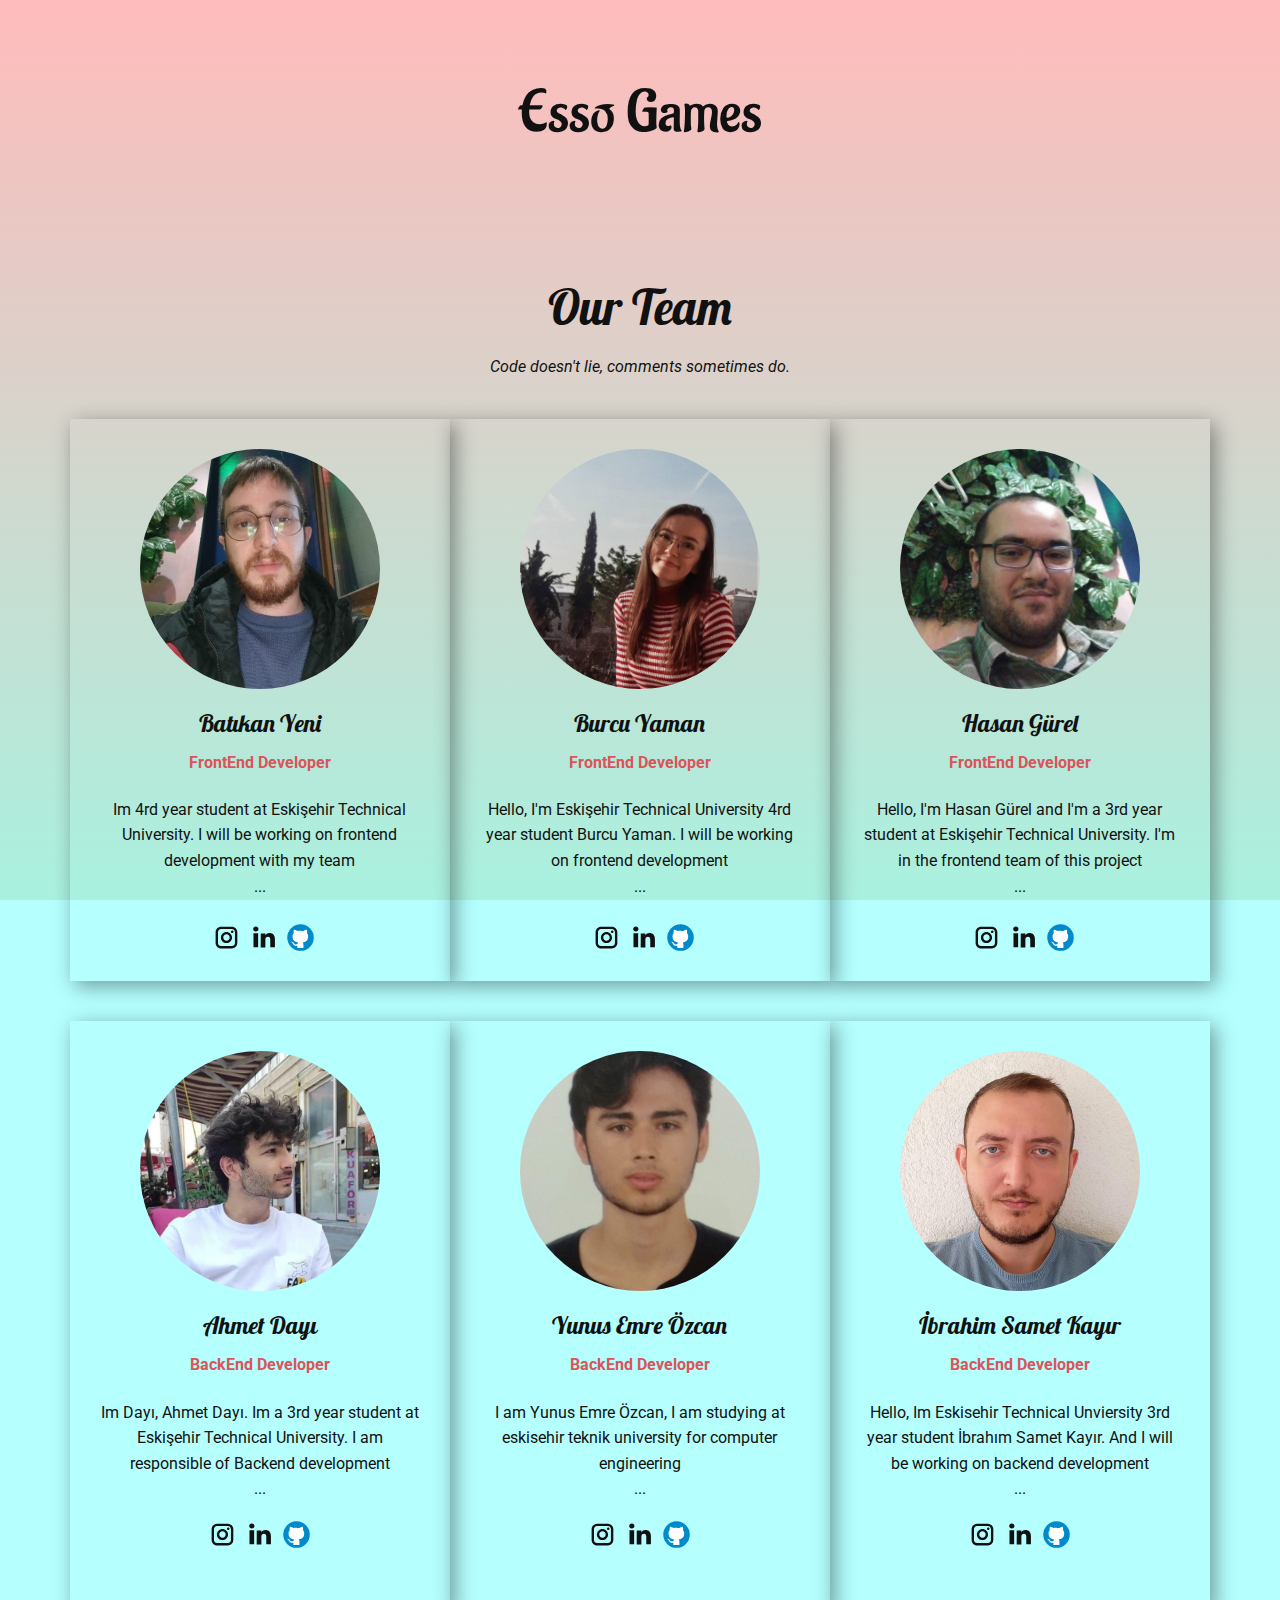
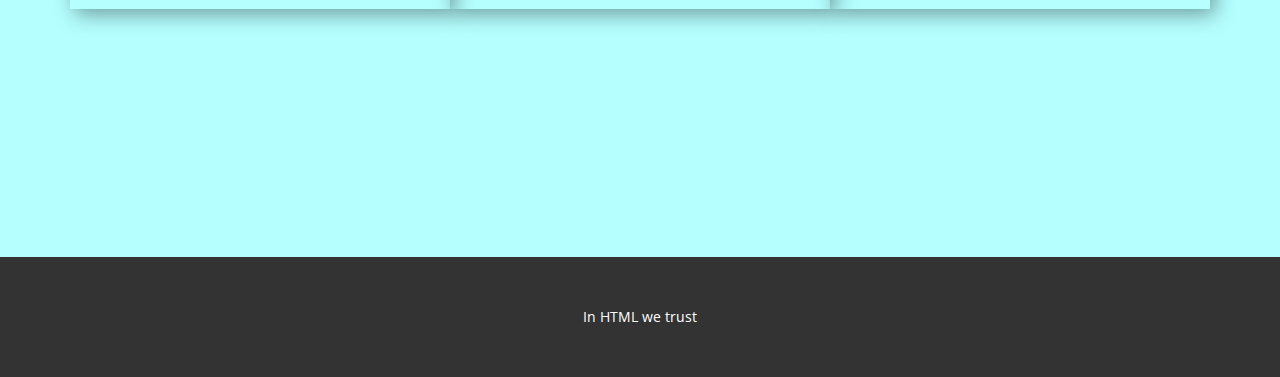
==== index.html @ e72ece76 "essoGames" ====
<!DOCTYPE html>
<html style="font-size: 16px" lang="en">
  <head>
    <meta name="viewport" content="width=device-width, initial-scale=1.0" />
    <meta charset="utf-8" />
    <meta
      name="keywords"
      content="About Us, Our Project, Batıkan Yeni, Ahmet Dayı, Yunus Emre Özcan, Hasan Gürel, Burcu Yaman, İbrahim Samet Kayır"
    />
    <meta name="description" content="" />
    <title>Home</title>
    <link rel="stylesheet" href="nicepage.css" media="screen" />
    <link rel="stylesheet" href="Home.css" media="screen" />
    <script
      class="u-script"
      type="text/javascript"
      src="jquery.js"
      defer=""
    ></script>
    <script
      class="u-script"
      type="text/javascript"
      src="nicepage.js"
      defer=""
    ></script>
    <meta name="generator" content="Nicepage 4.19.3, nicepage.com" />
    <link
      id="u-theme-google-font"
      rel="stylesheet"
      href="https://fonts.googleapis.com/css?family=Lobster:400|Open+Sans:300,300i,400,400i,500,500i,600,600i,700,700i,800,800i"
    />
    <link
      id="u-page-google-font"
      rel="stylesheet"
      href="https://fonts.googleapis.com/css?family=Roboto:100,100i,300,300i,400,400i,500,500i,700,700i,900,900i|Aladin:400"
    />

    <script type="application/ld+json">
      {
        "@context": "http://schema.org",
        "@type": "Organization",
        "name": ""
      }
    </script>
    <meta name="theme-color" content="#478ac9" />
    <meta property="og:title" content="Home" />
    <meta property="og:type" content="website" />
  </head>
  <body
    data-home-page="Home.html"
    data-home-page-title="Home"
    class="u-body u-xl-mode"
    data-lang="en"
  >
    <header class="u-clearfix u-header" id="sec-ae68">
      <div class="u-clearfix u-sheet u-sheet-1">
        <nav class="u-menu u-menu-one-level u-offcanvas u-menu-1">
          <div
            class="menu-collapse"
            style="font-size: 1rem; letter-spacing: 0px"
          >
            <a
              class="u-button-style u-custom-left-right-menu-spacing u-custom-padding-bottom u-custom-top-bottom-menu-spacing u-nav-link u-text-active-palette-1-base u-text-hover-palette-2-base"
              href="#"
            >
              <svg class="u-svg-link" viewBox="0 0 24 24">
                <use
                  xmlns:xlink="http://www.w3.org/1999/xlink"
                  xlink:href="#menu-hamburger"
                ></use>
              </svg>
              <svg
                class="u-svg-content"
                version="1.1"
                id="menu-hamburger"
                viewBox="0 0 16 16"
                x="0px"
                y="0px"
                xmlns:xlink="http://www.w3.org/1999/xlink"
                xmlns="http://www.w3.org/2000/svg"
              >
                <g>
                  <rect y="1" width="16" height="2"></rect>
                  <rect y="7" width="16" height="2"></rect>
                  <rect y="13" width="16" height="2"></rect>
                </g>
              </svg>
            </a>
          </div>
          <div class="u-custom-menu u-nav-container"></div>
          <div class="u-custom-menu u-nav-container-collapse">
            <div
              class="u-black u-container-style u-inner-container-layout u-opacity u-opacity-95 u-sidenav"
            >
              <div class="u-inner-container-layout u-sidenav-overflow">
                <div class="u-menu-close"></div>
                <ul
                  class="u-align-center u-nav u-popupmenu-items u-unstyled u-nav-1"
                >
                  <li class="u-nav-item">
                    <a class="u-button-style u-nav-link" href="Home.html"
                      >Home</a
                    >
                  </li>
                </ul>
              </div>
            </div>
            <div class="u-black u-menu-overlay u-opacity u-opacity-70"></div>
          </div>
        </nav>
        <h1 class="u-align-center u-custom-font u-text u-text-default u-text-1">
          <br />Esso Games<br />
          <br />
        </h1>
      </div>
      <style class="u-sticky-style" data-style-id="bedc">
        .u-sticky-fixed.u-sticky-bedc,
        .u-body.u-sticky-fixed .u-sticky-bedc {
          box-shadow: 5px 5px 20px 0 rgba(0, 0, 0, 0.4) !important;
        }
        .u-sticky-fixed.u-sticky-bedc:before,
        .u-body.u-sticky-fixed .u-sticky-bedc:before {
          borders: top right bottom left !important;
          border-color: #404040 !important;
          border-width: 2px !important;
        }
      </style>
    </header>
    <section class="u-clearfix u-section-1" id="sec-13ab">
      <div class="u-align-left u-clearfix u-sheet u-sheet-1"></div>
    </section>
    <section class="u-align-center u-clearfix u-section-2" id="sec-6caf">
      <div class="u-clearfix u-sheet u-sheet-1">
        <h2 class="u-text u-text-default u-text-1">Our Team</h2>
        <p class="u-text u-text-default u-text-2">
          Code doesn't lie, comments sometimes do.
        </p>
        <div class="u-expanded-width u-list u-list-1">
          <div class="u-repeater u-repeater-1">
            <div
              class="u-align-center u-container-style u-custom-item u-hover-feature u-list-item u-repeater-item u-shape-rectangle u-list-item-1"
            >
              <div
                class="u-container-layout u-similar-container u-valign-top u-container-layout-1"
              >
                <div
                  alt=""
                  class="u-image u-image-circle u-image-1"
                  data-image-width="1232"
                  data-image-height="1640"
                ></div>
                <h4 class="u-align-center u-text u-text-default u-text-3">
                  Batıkan Yeni
                </h4>
                <p class="u-text u-text-default u-text-palette-2-base u-text-4">
                  FrontEnd Developer
                </p>
                <p class="u-text u-text-5">
                  <a
                    class="u-active-none u-border-none u-btn u-button-link u-button-style u-dialog-link u-hover-none u-none u-text-body-color u-btn-1"
                    href="#carousel_9fdb"
                    >Im 4rd year student at Eskişehir Technical University. I
                    will be working on frontend development with my team<br />...
                  </a>
                </p>
                <div
                  class="u-hover-feature u-social-icons u-spacing-10 u-social-icons-1"
                >
                  <a
                    class="u-social-url"
                    target="_blank"
                    href="https://instagram.com/batikannyeni?igshid=YmMyMTA2M2Y="
                    title="Batıkan Instagram"
                    ><span
                      class="u-icon u-icon-circle u-social-icon u-social-instagram u-icon-1"
                    >
                      <svg
                        class="u-svg-link"
                        preserveAspectRatio="xMidYMin slice"
                        viewBox="0 0 112 112"
                        style=""
                      >
                        <use
                          xmlns:xlink="http://www.w3.org/1999/xlink"
                          xlink:href="#svg-4bc0"
                        ></use>
                      </svg>
                      <svg
                        x="0px"
                        y="0px"
                        viewBox="0 0 112 112"
                        id="svg-4bc0"
                        class="u-svg-content"
                      >
                        <path
                          d="M55.9,32.9c-12.8,0-23.2,10.4-23.2,23.2s10.4,23.2,23.2,23.2s23.2-10.4,23.2-23.2S68.7,32.9,55.9,32.9z M55.9,69.4c-7.4,0-13.3-6-13.3-13.3c-0.1-7.4,6-13.3,13.3-13.3s13.3,6,13.3,13.3C69.3,63.5,63.3,69.4,55.9,69.4z"
                        ></path>
                        <path
                          d="M79.7,26.8c-3,0-5.4,2.5-5.4,5.4s2.5,5.4,5.4,5.4c3,0,5.4-2.5,5.4-5.4S82.7,26.8,79.7,26.8z"
                        ></path>
                        <path
                          d="M78.2,11H33.5C21,11,10.8,21.3,10.8,33.7v44.7c0,12.6,10.2,22.8,22.7,22.8h44.7c12.6,0,22.7-10.2,22.7-22.7 V33.7C100.8,21.1,90.6,11,78.2,11z M91,78.4c0,7.1-5.8,12.8-12.8,12.8H33.5c-7.1,0-12.8-5.8-12.8-12.8V33.7 c0-7.1,5.8-12.8,12.8-12.8h44.7c7.1,0,12.8,5.8,12.8,12.8V78.4z"
                        ></path>
                      </svg>
                    </span>
                  </a>
                  <a
                    class="u-social-url"
                    target="_blank"
                    href="https://www.linkedin.com/in/bat%C4%B1kan-yeni-174964252/"
                    title="Batıkan LinkedIn"
                    ><span
                      class="u-icon u-icon-circle u-social-icon u-social-linkedin u-icon-2"
                    >
                      <svg
                        class="u-svg-link"
                        preserveAspectRatio="xMidYMin slice"
                        viewBox="0 0 112 112"
                        style=""
                      >
                        <use
                          xmlns:xlink="http://www.w3.org/1999/xlink"
                          xlink:href="#svg-1cc8"
                        ></use>
                      </svg>
                      <svg
                        x="0px"
                        y="0px"
                        viewBox="0 0 112 112"
                        id="svg-1cc8"
                        class="u-svg-content"
                      >
                        <path
                          d="M33.8,96.8H14.5v-58h19.3V96.8z M24.1,30.9L24.1,30.9c-6.6,0-10.8-4.5-10.8-10.1c0-5.8,4.3-10.1,10.9-10.1 S34.9,15,35.1,20.8C35.1,26.4,30.8,30.9,24.1,30.9z M103.3,96.8H84.1v-31c0-7.8-2.7-13.1-9.8-13.1c-5.3,0-8.5,3.6-9.9,7.1 c-0.6,1.3-0.6,3-0.6,4.8V97H44.5c0,0,0.3-52.6,0-58h19.3v8.2c2.6-3.9,7.2-9.6,17.4-9.6c12.7,0,22.2,8.4,22.2,26.1V96.8z"
                        ></path>
                      </svg>
                    </span>
                  </a>
                  <a
                    class="u-social-url"
                    target="_blank"
                    data-type="Github"
                    title="Batıkan Github"
                    href="https://github.com/batikanyeni"
                    ><span class="u-icon u-social-github u-social-icon u-icon-3"
                      ><svg
                        class="u-svg-link"
                        preserveAspectRatio="xMidYMin slice"
                        viewBox="0 0 112 112"
                        style=""
                      >
                        <use
                          xmlns:xlink="http://www.w3.org/1999/xlink"
                          xlink:href="#svg-fc8e"
                        ></use></svg
                      ><svg
                        class="u-svg-content"
                        viewBox="0 0 112 112"
                        x="0"
                        y="0"
                        id="svg-fc8e"
                      >
                        <circle
                          fill="currentColor"
                          cx="56.1"
                          cy="56.1"
                          r="55"
                        ></circle>
                        <path
                          fill="#FFFFFF"
                          d="M88,51.3c0-5.5-1.9-10.2-5.3-13.7c0.6-1.3,2.3-6.5-0.5-13.5c0,0-4.2-1.4-14,5.3c-4.1-1.1-8.4-1.7-12.7-1.8
	c-4.3,0-8.7,0.6-12.7,1.8c-9.7-6.6-14-5.3-14-5.3c-2.8,7-1,12.2-0.5,13.5C25,41.2,23,45.7,23,51.3c0,19.6,11.9,23.9,23.3,25.2
	c-1.5,1.3-2.8,3.5-3.2,6.8c-3,1.3-10.2,3.6-14.9-4.3c0,0-2.7-4.9-7.8-5.3c0,0-5-0.1-0.4,3.1c0,0,3.3,1.6,5.6,7.5c0,0,3,9.1,17.2,6
	c0,4.3,0.1,8.3,0.1,9.5h25.2c0-1.7,0.1-7.2,0.1-14c0-4.7-1.7-7.9-3.4-9.4C76,75.2,88,70.9,88,51.3z"
                        ></path></svg
                    ></span>
                  </a>
                </div>
              </div>
            </div>
            <div
              class="u-align-center u-container-style u-custom-item u-hover-feature u-list-item u-repeater-item u-shape-round u-list-item-2"
            >
              <div
                class="u-container-layout u-similar-container u-valign-top u-container-layout-2"
              >
                <div
                  alt=""
                  class="u-image u-image-circle u-image-2"
                  data-image-width="1080"
                  data-image-height="1329"
                ></div>
                <h4 class="u-align-center u-text u-text-default u-text-6">
                  Burcu Yaman
                </h4>
                <p class="u-text u-text-default u-text-palette-2-base u-text-7">
                  FrontEnd Developer
                </p>
                <p class="u-text u-text-8">
                  <a
                    class="u-active-none u-border-none u-btn u-button-link u-button-style u-dialog-link u-hover-none u-none u-text-body-color u-btn-2"
                    href="#carousel_a72d"
                    >Hello, I'm Eskişehir Technical University 4rd year student
                    Burcu Yaman. I will be working on frontend development<br />...<br />
                  </a>
                </p>
                <div
                  class="u-hover-feature u-social-icons u-spacing-10 u-social-icons-2"
                >
                  <a
                    class="u-social-url"
                    target="_blank"
                    href="https://instagram.com/bburcuymn?igshid=YmMyMTA2M2Y="
                    title="Burcu instagram"
                    ><span
                      class="u-icon u-icon-circle u-social-icon u-social-instagram u-icon-4"
                      data-animation-name=""
                      data-animation-duration="0"
                      data-animation-delay="0"
                      data-animation-direction=""
                    >
                      <svg
                        class="u-svg-link"
                        preserveAspectRatio="xMidYMin slice"
                        viewBox="0 0 112 112"
                        style=""
                      >
                        <use
                          xmlns:xlink="http://www.w3.org/1999/xlink"
                          xlink:href="#svg-4bc0"
                        ></use>
                      </svg>
                      <svg
                        x="0px"
                        y="0px"
                        viewBox="0 0 112 112"
                        id="svg-4bc0"
                        class="u-svg-content"
                      >
                        <path
                          d="M55.9,32.9c-12.8,0-23.2,10.4-23.2,23.2s10.4,23.2,23.2,23.2s23.2-10.4,23.2-23.2S68.7,32.9,55.9,32.9z M55.9,69.4c-7.4,0-13.3-6-13.3-13.3c-0.1-7.4,6-13.3,13.3-13.3s13.3,6,13.3,13.3C69.3,63.5,63.3,69.4,55.9,69.4z"
                        ></path>
                        <path
                          d="M79.7,26.8c-3,0-5.4,2.5-5.4,5.4s2.5,5.4,5.4,5.4c3,0,5.4-2.5,5.4-5.4S82.7,26.8,79.7,26.8z"
                        ></path>
                        <path
                          d="M78.2,11H33.5C21,11,10.8,21.3,10.8,33.7v44.7c0,12.6,10.2,22.8,22.7,22.8h44.7c12.6,0,22.7-10.2,22.7-22.7 V33.7C100.8,21.1,90.6,11,78.2,11z M91,78.4c0,7.1-5.8,12.8-12.8,12.8H33.5c-7.1,0-12.8-5.8-12.8-12.8V33.7 c0-7.1,5.8-12.8,12.8-12.8h44.7c7.1,0,12.8,5.8,12.8,12.8V78.4z"
                        ></path>
                      </svg>
                    </span>
                  </a>
                  <a
                    class="u-social-url"
                    target="_blank"
                    href="https://www.linkedin.com/in/04burcuyaman"
                    title="Burcu Linkedin"
                    ><span
                      class="u-icon u-icon-circle u-social-icon u-social-linkedin u-icon-5"
                      data-animation-name=""
                      data-animation-duration="0"
                      data-animation-delay="0"
                      data-animation-direction=""
                    >
                      <svg
                        class="u-svg-link"
                        preserveAspectRatio="xMidYMin slice"
                        viewBox="0 0 112 112"
                        style=""
                      >
                        <use
                          xmlns:xlink="http://www.w3.org/1999/xlink"
                          xlink:href="#svg-1cc8"
                        ></use>
                      </svg>
                      <svg
                        x="0px"
                        y="0px"
                        viewBox="0 0 112 112"
                        id="svg-1cc8"
                        class="u-svg-content"
                      >
                        <path
                          d="M33.8,96.8H14.5v-58h19.3V96.8z M24.1,30.9L24.1,30.9c-6.6,0-10.8-4.5-10.8-10.1c0-5.8,4.3-10.1,10.9-10.1 S34.9,15,35.1,20.8C35.1,26.4,30.8,30.9,24.1,30.9z M103.3,96.8H84.1v-31c0-7.8-2.7-13.1-9.8-13.1c-5.3,0-8.5,3.6-9.9,7.1 c-0.6,1.3-0.6,3-0.6,4.8V97H44.5c0,0,0.3-52.6,0-58h19.3v8.2c2.6-3.9,7.2-9.6,17.4-9.6c12.7,0,22.2,8.4,22.2,26.1V96.8z"
                        ></path>
                      </svg>
                    </span>
                  </a>
                  <a
                    class="u-social-url"
                    target="_blank"
                    data-type="Github"
                    title="BurcuGithub"
                    href="https://github.com/bburcuymn"
                    ><span
                      class="u-icon u-social-github u-social-icon u-icon-6"
                      data-animation-name=""
                      data-animation-duration="0"
                      data-animation-delay="0"
                      data-animation-direction=""
                      ><svg
                        class="u-svg-link"
                        preserveAspectRatio="xMidYMin slice"
                        viewBox="0 0 112 112"
                        style=""
                      >
                        <use
                          xmlns:xlink="http://www.w3.org/1999/xlink"
                          xlink:href="#svg-fc8e"
                        ></use></svg
                      ><svg
                        class="u-svg-content"
                        viewBox="0 0 112 112"
                        x="0"
                        y="0"
                        id="svg-fc8e"
                      >
                        <circle
                          fill="currentColor"
                          cx="56.1"
                          cy="56.1"
                          r="55"
                        ></circle>
                        <path
                          fill="#FFFFFF"
                          d="M88,51.3c0-5.5-1.9-10.2-5.3-13.7c0.6-1.3,2.3-6.5-0.5-13.5c0,0-4.2-1.4-14,5.3c-4.1-1.1-8.4-1.7-12.7-1.8
	c-4.3,0-8.7,0.6-12.7,1.8c-9.7-6.6-14-5.3-14-5.3c-2.8,7-1,12.2-0.5,13.5C25,41.2,23,45.7,23,51.3c0,19.6,11.9,23.9,23.3,25.2
	c-1.5,1.3-2.8,3.5-3.2,6.8c-3,1.3-10.2,3.6-14.9-4.3c0,0-2.7-4.9-7.8-5.3c0,0-5-0.1-0.4,3.1c0,0,3.3,1.6,5.6,7.5c0,0,3,9.1,17.2,6
	c0,4.3,0.1,8.3,0.1,9.5h25.2c0-1.7,0.1-7.2,0.1-14c0-4.7-1.7-7.9-3.4-9.4C76,75.2,88,70.9,88,51.3z"
                        ></path></svg
                    ></span>
                  </a>
                </div>
              </div>
            </div>
            <div
              class="u-align-center u-container-style u-custom-item u-hover-feature u-list-item u-repeater-item u-shape-round u-list-item-3"
            >
              <div
                class="u-container-layout u-similar-container u-valign-top u-container-layout-3"
              >
                <div
                  alt=""
                  class="u-image u-image-circle u-image-3"
                  data-image-width="1080"
                  data-image-height="1920"
                ></div>
                <h4 class="u-align-center u-text u-text-default u-text-9">
                  Hasan Gürel
                </h4>
                <p
                  class="u-text u-text-default u-text-palette-2-base u-text-10"
                >
                  FrontEnd Developer
                </p>
                <p class="u-text u-text-11">
                  <a
                    class="u-active-none u-border-none u-btn u-button-link u-button-style u-dialog-link u-hover-none u-none u-text-body-color u-btn-3"
                    href="#carousel_a5d0"
                    >Hello, I'm Hasan Gürel and I'm a 3rd year student at
                    Eskişehir Technical University. I'm in the frontend team of
                    this project<br />...<br />
                  </a>
                </p>
                <div
                  class="u-hover-feature u-social-icons u-spacing-10 u-social-icons-3"
                >
                  <a
                    class="u-social-url"
                    target="_blank"
                    href="https://instagram.com/mrhasangurel?igshid=YmMyMTA2M2Y="
                    title="Hasanınstagram"
                    ><span
                      class="u-icon u-icon-circle u-social-icon u-social-instagram u-icon-7"
                      data-animation-name=""
                      data-animation-duration="0"
                      data-animation-delay="0"
                      data-animation-direction=""
                    >
                      <svg
                        class="u-svg-link"
                        preserveAspectRatio="xMidYMin slice"
                        viewBox="0 0 112 112"
                        style=""
                      >
                        <use
                          xmlns:xlink="http://www.w3.org/1999/xlink"
                          xlink:href="#svg-4bc0"
                        ></use>
                      </svg>
                      <svg
                        x="0px"
                        y="0px"
                        viewBox="0 0 112 112"
                        id="svg-4bc0"
                        class="u-svg-content"
                      >
                        <path
                          d="M55.9,32.9c-12.8,0-23.2,10.4-23.2,23.2s10.4,23.2,23.2,23.2s23.2-10.4,23.2-23.2S68.7,32.9,55.9,32.9z M55.9,69.4c-7.4,0-13.3-6-13.3-13.3c-0.1-7.4,6-13.3,13.3-13.3s13.3,6,13.3,13.3C69.3,63.5,63.3,69.4,55.9,69.4z"
                        ></path>
                        <path
                          d="M79.7,26.8c-3,0-5.4,2.5-5.4,5.4s2.5,5.4,5.4,5.4c3,0,5.4-2.5,5.4-5.4S82.7,26.8,79.7,26.8z"
                        ></path>
                        <path
                          d="M78.2,11H33.5C21,11,10.8,21.3,10.8,33.7v44.7c0,12.6,10.2,22.8,22.7,22.8h44.7c12.6,0,22.7-10.2,22.7-22.7 V33.7C100.8,21.1,90.6,11,78.2,11z M91,78.4c0,7.1-5.8,12.8-12.8,12.8H33.5c-7.1,0-12.8-5.8-12.8-12.8V33.7 c0-7.1,5.8-12.8,12.8-12.8h44.7c7.1,0,12.8,5.8,12.8,12.8V78.4z"
                        ></path>
                      </svg>
                    </span>
                  </a>
                  <a class="u-social-url" target="_blank" href="#"
                    ><span
                      class="u-icon u-icon-circle u-social-icon u-social-linkedin u-icon-8"
                      data-animation-name=""
                      data-animation-duration="0"
                      data-animation-delay="0"
                      data-animation-direction=""
                    >
                      <svg
                        class="u-svg-link"
                        preserveAspectRatio="xMidYMin slice"
                        viewBox="0 0 112 112"
                        style=""
                      >
                        <use
                          xmlns:xlink="http://www.w3.org/1999/xlink"
                          xlink:href="#svg-1cc8"
                        ></use>
                      </svg>
                      <svg
                        x="0px"
                        y="0px"
                        viewBox="0 0 112 112"
                        id="svg-1cc8"
                        class="u-svg-content"
                      >
                        <path
                          d="M33.8,96.8H14.5v-58h19.3V96.8z M24.1,30.9L24.1,30.9c-6.6,0-10.8-4.5-10.8-10.1c0-5.8,4.3-10.1,10.9-10.1 S34.9,15,35.1,20.8C35.1,26.4,30.8,30.9,24.1,30.9z M103.3,96.8H84.1v-31c0-7.8-2.7-13.1-9.8-13.1c-5.3,0-8.5,3.6-9.9,7.1 c-0.6,1.3-0.6,3-0.6,4.8V97H44.5c0,0,0.3-52.6,0-58h19.3v8.2c2.6-3.9,7.2-9.6,17.4-9.6c12.7,0,22.2,8.4,22.2,26.1V96.8z"
                        ></path>
                      </svg>
                    </span>
                  </a>
                  <a
                    class="u-social-url"
                    target="_blank"
                    data-type="Github"
                    title="HasanGithub"
                    href="https://github.com/fullan42"
                    ><span
                      class="u-icon u-social-github u-social-icon u-icon-9"
                      data-animation-name=""
                      data-animation-duration="0"
                      data-animation-delay="0"
                      data-animation-direction=""
                      ><svg
                        class="u-svg-link"
                        preserveAspectRatio="xMidYMin slice"
                        viewBox="0 0 112 112"
                        style=""
                      >
                        <use
                          xmlns:xlink="http://www.w3.org/1999/xlink"
                          xlink:href="#svg-fc8e"
                        ></use></svg
                      ><svg
                        class="u-svg-content"
                        viewBox="0 0 112 112"
                        x="0"
                        y="0"
                        id="svg-fc8e"
                      >
                        <circle
                          fill="currentColor"
                          cx="56.1"
                          cy="56.1"
                          r="55"
                        ></circle>
                        <path
                          fill="#FFFFFF"
                          d="M88,51.3c0-5.5-1.9-10.2-5.3-13.7c0.6-1.3,2.3-6.5-0.5-13.5c0,0-4.2-1.4-14,5.3c-4.1-1.1-8.4-1.7-12.7-1.8
	c-4.3,0-8.7,0.6-12.7,1.8c-9.7-6.6-14-5.3-14-5.3c-2.8,7-1,12.2-0.5,13.5C25,41.2,23,45.7,23,51.3c0,19.6,11.9,23.9,23.3,25.2
	c-1.5,1.3-2.8,3.5-3.2,6.8c-3,1.3-10.2,3.6-14.9-4.3c0,0-2.7-4.9-7.8-5.3c0,0-5-0.1-0.4,3.1c0,0,3.3,1.6,5.6,7.5c0,0,3,9.1,17.2,6
	c0,4.3,0.1,8.3,0.1,9.5h25.2c0-1.7,0.1-7.2,0.1-14c0-4.7-1.7-7.9-3.4-9.4C76,75.2,88,70.9,88,51.3z"
                        ></path></svg
                    ></span>
                  </a>
                </div>
              </div>
            </div>
          </div>
        </div>
        <div class="u-expanded-width u-list u-list-2">
          <div class="u-repeater u-repeater-2">
            <div
              class="u-align-center u-container-style u-hover-feature u-list-item u-repeater-item u-shape-round u-list-item-4"
            >
              <div
                class="u-container-layout u-similar-container u-container-layout-4"
              >
                <div
                  alt=""
                  class="u-image u-image-circle u-image-4"
                  data-image-width="604"
                  data-image-height="661"
                ></div>
                <h4 class="u-align-center u-text u-text-default u-text-12">
                  Ahmet Dayı
                </h4>
                <p
                  class="u-text u-text-default u-text-palette-2-base u-text-13"
                >
                  BackEnd Developer
                </p>
                <p class="u-text u-text-14">
                  <a
                    class="u-active-none u-border-none u-btn u-button-link u-button-style u-dialog-link u-hover-none u-none u-text-body-color u-btn-4"
                    href="#carousel_1a5b"
                    >Im Dayı, Ahmet Dayı. Im a 3rd year student at Eskişehir
                    Technical University. I am responsible of Backend
                    development<br />...<br />
                  </a>
                </p>
                <div
                  class="u-hover-feature u-social-icons u-spacing-10 u-social-icons-4"
                >
                  <a
                    class="u-social-url"
                    target="_blank"
                    href="https://instagram.com/dayiahmett?igshid=YmMyMTA2M2Y="
                    title="Ahmet Instagram"
                    ><span
                      class="u-icon u-icon-circle u-social-icon u-social-instagram u-icon-10"
                    >
                      <svg
                        class="u-svg-link"
                        preserveAspectRatio="xMidYMin slice"
                        viewBox="0 0 112 112"
                        style=""
                      >
                        <use
                          xmlns:xlink="http://www.w3.org/1999/xlink"
                          xlink:href="#svg-afc9"
                        ></use>
                      </svg>
                      <svg
                        x="0px"
                        y="0px"
                        viewBox="0 0 112 112"
                        id="svg-afc9"
                        class="u-svg-content"
                      >
                        <path
                          d="M55.9,32.9c-12.8,0-23.2,10.4-23.2,23.2s10.4,23.2,23.2,23.2s23.2-10.4,23.2-23.2S68.7,32.9,55.9,32.9z M55.9,69.4c-7.4,0-13.3-6-13.3-13.3c-0.1-7.4,6-13.3,13.3-13.3s13.3,6,13.3,13.3C69.3,63.5,63.3,69.4,55.9,69.4z"
                        ></path>
                        <path
                          d="M79.7,26.8c-3,0-5.4,2.5-5.4,5.4s2.5,5.4,5.4,5.4c3,0,5.4-2.5,5.4-5.4S82.7,26.8,79.7,26.8z"
                        ></path>
                        <path
                          d="M78.2,11H33.5C21,11,10.8,21.3,10.8,33.7v44.7c0,12.6,10.2,22.8,22.7,22.8h44.7c12.6,0,22.7-10.2,22.7-22.7 V33.7C100.8,21.1,90.6,11,78.2,11z M91,78.4c0,7.1-5.8,12.8-12.8,12.8H33.5c-7.1,0-12.8-5.8-12.8-12.8V33.7 c0-7.1,5.8-12.8,12.8-12.8h44.7c7.1,0,12.8,5.8,12.8,12.8V78.4z"
                        ></path>
                      </svg>
                    </span>
                  </a>
                  <a
                    class="u-social-url"
                    target="_blank"
                    href="www.linkedin.com/in/ahmetdayi4543"
                    title="Ahmet LınkedIn"
                    ><span
                      class="u-icon u-icon-circle u-social-icon u-social-linkedin u-icon-11"
                    >
                      <svg
                        class="u-svg-link"
                        preserveAspectRatio="xMidYMin slice"
                        viewBox="0 0 112 112"
                        style=""
                      >
                        <use
                          xmlns:xlink="http://www.w3.org/1999/xlink"
                          xlink:href="#svg-26a6"
                        ></use>
                      </svg>
                      <svg
                        x="0px"
                        y="0px"
                        viewBox="0 0 112 112"
                        id="svg-26a6"
                        class="u-svg-content"
                      >
                        <path
                          d="M33.8,96.8H14.5v-58h19.3V96.8z M24.1,30.9L24.1,30.9c-6.6,0-10.8-4.5-10.8-10.1c0-5.8,4.3-10.1,10.9-10.1 S34.9,15,35.1,20.8C35.1,26.4,30.8,30.9,24.1,30.9z M103.3,96.8H84.1v-31c0-7.8-2.7-13.1-9.8-13.1c-5.3,0-8.5,3.6-9.9,7.1 c-0.6,1.3-0.6,3-0.6,4.8V97H44.5c0,0,0.3-52.6,0-58h19.3v8.2c2.6-3.9,7.2-9.6,17.4-9.6c12.7,0,22.2,8.4,22.2,26.1V96.8z"
                        ></path>
                      </svg>
                    </span>
                  </a>
                  <a
                    class="u-social-url"
                    target="_blank"
                    data-type="Github"
                    title="Ahmet Github"
                    href="https://github.com/ahmetdayi"
                    ><span
                      class="u-icon u-social-github u-social-icon u-icon-12"
                      ><svg
                        class="u-svg-link"
                        preserveAspectRatio="xMidYMin slice"
                        viewBox="0 0 112 112"
                        style=""
                      >
                        <use
                          xmlns:xlink="http://www.w3.org/1999/xlink"
                          xlink:href="#svg-065e"
                        ></use></svg
                      ><svg
                        class="u-svg-content"
                        viewBox="0 0 112 112"
                        x="0"
                        y="0"
                        id="svg-065e"
                      >
                        <circle
                          fill="currentColor"
                          cx="56.1"
                          cy="56.1"
                          r="55"
                        ></circle>
                        <path
                          fill="#FFFFFF"
                          d="M88,51.3c0-5.5-1.9-10.2-5.3-13.7c0.6-1.3,2.3-6.5-0.5-13.5c0,0-4.2-1.4-14,5.3c-4.1-1.1-8.4-1.7-12.7-1.8
	c-4.3,0-8.7,0.6-12.7,1.8c-9.7-6.6-14-5.3-14-5.3c-2.8,7-1,12.2-0.5,13.5C25,41.2,23,45.7,23,51.3c0,19.6,11.9,23.9,23.3,25.2
	c-1.5,1.3-2.8,3.5-3.2,6.8c-3,1.3-10.2,3.6-14.9-4.3c0,0-2.7-4.9-7.8-5.3c0,0-5-0.1-0.4,3.1c0,0,3.3,1.6,5.6,7.5c0,0,3,9.1,17.2,6
	c0,4.3,0.1,8.3,0.1,9.5h25.2c0-1.7,0.1-7.2,0.1-14c0-4.7-1.7-7.9-3.4-9.4C76,75.2,88,70.9,88,51.3z"
                        ></path></svg
                    ></span>
                  </a>
                </div>
              </div>
            </div>
            <div
              class="u-align-center u-container-style u-hover-feature u-list-item u-repeater-item u-shape-round u-list-item-5"
            >
              <div
                class="u-container-layout u-similar-container u-container-layout-5"
              >
                <div
                  alt=""
                  class="u-image u-image-circle u-image-5"
                  data-image-width="1154"
                  data-image-height="1600"
                ></div>
                <h4 class="u-align-center u-text u-text-default u-text-15">
                  Yunus Emre Özcan
                </h4>
                <p
                  class="u-text u-text-default u-text-palette-2-base u-text-16"
                >
                  BackEnd Developer
                </p>
                <p class="u-text u-text-17">
                  <a
                    class="u-active-none u-border-none u-btn u-button-link u-button-style u-dialog-link u-hover-none u-none u-text-body-color u-btn-5"
                    href="#carousel_99e9"
                    >I am Yunus Emre Özcan, I am studying at eskisehir teknik
                    university for computer engineering<br />...
                  </a>
                </p>
                <div
                  class="u-hover-feature u-social-icons u-spacing-10 u-social-icons-5"
                >
                  <a
                    class="u-social-url"
                    target="_blank"
                    href="https://instagram.com/yunusemreozcan26?igshid=YmMyMTA2M2Y="
                    title="YunusEmre Instagram"
                    ><span
                      class="u-icon u-icon-circle u-social-icon u-social-instagram u-icon-13"
                      data-animation-name=""
                      data-animation-duration="0"
                      data-animation-delay="0"
                      data-animation-direction=""
                    >
                      <svg
                        class="u-svg-link"
                        preserveAspectRatio="xMidYMin slice"
                        viewBox="0 0 112 112"
                        style=""
                      >
                        <use
                          xmlns:xlink="http://www.w3.org/1999/xlink"
                          xlink:href="#svg-d931"
                        ></use>
                      </svg>
                      <svg
                        x="0px"
                        y="0px"
                        viewBox="0 0 112 112"
                        id="svg-d931"
                        class="u-svg-content"
                      >
                        <path
                          d="M55.9,32.9c-12.8,0-23.2,10.4-23.2,23.2s10.4,23.2,23.2,23.2s23.2-10.4,23.2-23.2S68.7,32.9,55.9,32.9z M55.9,69.4c-7.4,0-13.3-6-13.3-13.3c-0.1-7.4,6-13.3,13.3-13.3s13.3,6,13.3,13.3C69.3,63.5,63.3,69.4,55.9,69.4z"
                        ></path>
                        <path
                          d="M79.7,26.8c-3,0-5.4,2.5-5.4,5.4s2.5,5.4,5.4,5.4c3,0,5.4-2.5,5.4-5.4S82.7,26.8,79.7,26.8z"
                        ></path>
                        <path
                          d="M78.2,11H33.5C21,11,10.8,21.3,10.8,33.7v44.7c0,12.6,10.2,22.8,22.7,22.8h44.7c12.6,0,22.7-10.2,22.7-22.7 V33.7C100.8,21.1,90.6,11,78.2,11z M91,78.4c0,7.1-5.8,12.8-12.8,12.8H33.5c-7.1,0-12.8-5.8-12.8-12.8V33.7 c0-7.1,5.8-12.8,12.8-12.8h44.7c7.1,0,12.8,5.8,12.8,12.8V78.4z"
                        ></path>
                      </svg>
                    </span>
                  </a>
                  <a
                    class="u-social-url"
                    target="_blank"
                    href="https://www.linkedin.com/in/yunus-emre-%C3%B6zcan/"
                    title="YunusEmre LinkedIn"
                    ><span
                      class="u-icon u-icon-circle u-social-icon u-social-linkedin u-icon-14"
                      data-animation-name=""
                      data-animation-duration="0"
                      data-animation-delay="0"
                      data-animation-direction=""
                    >
                      <svg
                        class="u-svg-link"
                        preserveAspectRatio="xMidYMin slice"
                        viewBox="0 0 112 112"
                        style=""
                      >
                        <use
                          xmlns:xlink="http://www.w3.org/1999/xlink"
                          xlink:href="#svg-59d3"
                        ></use>
                      </svg>
                      <svg
                        x="0px"
                        y="0px"
                        viewBox="0 0 112 112"
                        id="svg-59d3"
                        class="u-svg-content"
                      >
                        <path
                          d="M33.8,96.8H14.5v-58h19.3V96.8z M24.1,30.9L24.1,30.9c-6.6,0-10.8-4.5-10.8-10.1c0-5.8,4.3-10.1,10.9-10.1 S34.9,15,35.1,20.8C35.1,26.4,30.8,30.9,24.1,30.9z M103.3,96.8H84.1v-31c0-7.8-2.7-13.1-9.8-13.1c-5.3,0-8.5,3.6-9.9,7.1 c-0.6,1.3-0.6,3-0.6,4.8V97H44.5c0,0,0.3-52.6,0-58h19.3v8.2c2.6-3.9,7.2-9.6,17.4-9.6c12.7,0,22.2,8.4,22.2,26.1V96.8z"
                        ></path>
                      </svg>
                    </span>
                  </a>
                  <a
                    class="u-social-url"
                    target="_blank"
                    data-type="Github"
                    title="YunusEmreGithub"
                    href="https://github.com/OopsSorryy"
                    ><span
                      class="u-icon u-social-github u-social-icon u-icon-15"
                      data-animation-name=""
                      data-animation-duration="0"
                      data-animation-delay="0"
                      data-animation-direction=""
                      ><svg
                        class="u-svg-link"
                        preserveAspectRatio="xMidYMin slice"
                        viewBox="0 0 112 112"
                        style=""
                      >
                        <use
                          xmlns:xlink="http://www.w3.org/1999/xlink"
                          xlink:href="#svg-065e"
                        ></use></svg
                      ><svg
                        class="u-svg-content"
                        viewBox="0 0 112 112"
                        x="0"
                        y="0"
                        id="svg-065e"
                      >
                        <circle
                          fill="currentColor"
                          cx="56.1"
                          cy="56.1"
                          r="55"
                        ></circle>
                        <path
                          fill="#FFFFFF"
                          d="M88,51.3c0-5.5-1.9-10.2-5.3-13.7c0.6-1.3,2.3-6.5-0.5-13.5c0,0-4.2-1.4-14,5.3c-4.1-1.1-8.4-1.7-12.7-1.8
	c-4.3,0-8.7,0.6-12.7,1.8c-9.7-6.6-14-5.3-14-5.3c-2.8,7-1,12.2-0.5,13.5C25,41.2,23,45.7,23,51.3c0,19.6,11.9,23.9,23.3,25.2
	c-1.5,1.3-2.8,3.5-3.2,6.8c-3,1.3-10.2,3.6-14.9-4.3c0,0-2.7-4.9-7.8-5.3c0,0-5-0.1-0.4,3.1c0,0,3.3,1.6,5.6,7.5c0,0,3,9.1,17.2,6
	c0,4.3,0.1,8.3,0.1,9.5h25.2c0-1.7,0.1-7.2,0.1-14c0-4.7-1.7-7.9-3.4-9.4C76,75.2,88,70.9,88,51.3z"
                        ></path></svg
                    ></span>
                  </a>
                </div>
              </div>
            </div>
            <div
              class="u-align-center u-container-style u-hover-feature u-list-item u-repeater-item u-shape-round u-list-item-6"
            >
              <div
                class="u-container-layout u-similar-container u-container-layout-6"
              >
                <div
                  alt=""
                  class="u-image u-image-circle u-image-6"
                  data-image-width="1536"
                  data-image-height="2048"
                ></div>
                <h4 class="u-align-center u-text u-text-default u-text-18">
                  İbrahim Samet Kayır
                </h4>
                <p
                  class="u-text u-text-default u-text-palette-2-base u-text-19"
                >
                  BackEnd Developer
                </p>
                <p class="u-text u-text-20">
                  <a
                    class="u-active-none u-border-none u-btn u-button-link u-button-style u-dialog-link u-hover-none u-none u-text-body-color u-btn-6"
                    href="#sec-cf12"
                    >Hello, Im Eskisehir Technical Unviersity 3rd year student
                    İbrahım Samet Kayır. And I will be working on backend
                    development<br />...<br />
                  </a>
                </p>
                <div
                  class="u-hover-feature u-social-icons u-spacing-10 u-social-icons-6"
                >
                  <a class="u-social-url" target="_blank" href=""
                    ><span
                      class="u-icon u-icon-circle u-social-icon u-social-instagram u-icon-16"
                      data-animation-name=""
                      data-animation-duration="0"
                      data-animation-delay="0"
                      data-animation-direction=""
                    >
                      <svg
                        class="u-svg-link"
                        preserveAspectRatio="xMidYMin slice"
                        viewBox="0 0 112 112"
                        style=""
                      >
                        <use
                          xmlns:xlink="http://www.w3.org/1999/xlink"
                          xlink:href="#svg-4013"
                        ></use>
                      </svg>
                      <svg
                        x="0px"
                        y="0px"
                        viewBox="0 0 112 112"
                        id="svg-4013"
                        class="u-svg-content"
                      >
                        <path
                          d="M55.9,32.9c-12.8,0-23.2,10.4-23.2,23.2s10.4,23.2,23.2,23.2s23.2-10.4,23.2-23.2S68.7,32.9,55.9,32.9z M55.9,69.4c-7.4,0-13.3-6-13.3-13.3c-0.1-7.4,6-13.3,13.3-13.3s13.3,6,13.3,13.3C69.3,63.5,63.3,69.4,55.9,69.4z"
                        ></path>
                        <path
                          d="M79.7,26.8c-3,0-5.4,2.5-5.4,5.4s2.5,5.4,5.4,5.4c3,0,5.4-2.5,5.4-5.4S82.7,26.8,79.7,26.8z"
                        ></path>
                        <path
                          d="M78.2,11H33.5C21,11,10.8,21.3,10.8,33.7v44.7c0,12.6,10.2,22.8,22.7,22.8h44.7c12.6,0,22.7-10.2,22.7-22.7 V33.7C100.8,21.1,90.6,11,78.2,11z M91,78.4c0,7.1-5.8,12.8-12.8,12.8H33.5c-7.1,0-12.8-5.8-12.8-12.8V33.7 c0-7.1,5.8-12.8,12.8-12.8h44.7c7.1,0,12.8,5.8,12.8,12.8V78.4z"
                        ></path>
                      </svg>
                    </span>
                  </a>
                  <a
                    class="u-social-url"
                    target="_blank"
                    href="https://www.linkedin.com/in/ibrahim-samet-kay%C4%B1r-634b0a253"
                    title="sametLınkedIn"
                    ><span
                      class="u-icon u-icon-circle u-social-icon u-social-linkedin u-icon-17"
                      data-animation-name=""
                      data-animation-duration="0"
                      data-animation-delay="0"
                      data-animation-direction=""
                    >
                      <svg
                        class="u-svg-link"
                        preserveAspectRatio="xMidYMin slice"
                        viewBox="0 0 112 112"
                        style=""
                      >
                        <use
                          xmlns:xlink="http://www.w3.org/1999/xlink"
                          xlink:href="#svg-375b"
                        ></use>
                      </svg>
                      <svg
                        x="0px"
                        y="0px"
                        viewBox="0 0 112 112"
                        id="svg-375b"
                        class="u-svg-content"
                      >
                        <path
                          d="M33.8,96.8H14.5v-58h19.3V96.8z M24.1,30.9L24.1,30.9c-6.6,0-10.8-4.5-10.8-10.1c0-5.8,4.3-10.1,10.9-10.1 S34.9,15,35.1,20.8C35.1,26.4,30.8,30.9,24.1,30.9z M103.3,96.8H84.1v-31c0-7.8-2.7-13.1-9.8-13.1c-5.3,0-8.5,3.6-9.9,7.1 c-0.6,1.3-0.6,3-0.6,4.8V97H44.5c0,0,0.3-52.6,0-58h19.3v8.2c2.6-3.9,7.2-9.6,17.4-9.6c12.7,0,22.2,8.4,22.2,26.1V96.8z"
                        ></path>
                      </svg>
                    </span>
                  </a>
                  <a
                    class="u-social-url"
                    target="_blank"
                    data-type="Github"
                    title="SametGithub"
                    href="https://github.com/samet-k06"
                    ><span
                      class="u-icon u-social-github u-social-icon u-icon-18"
                      data-animation-name=""
                      data-animation-duration="0"
                      data-animation-delay="0"
                      data-animation-direction=""
                      ><svg
                        class="u-svg-link"
                        preserveAspectRatio="xMidYMin slice"
                        viewBox="0 0 112 112"
                        style=""
                      >
                        <use
                          xmlns:xlink="http://www.w3.org/1999/xlink"
                          xlink:href="#svg-065e"
                        ></use></svg
                      ><svg
                        class="u-svg-content"
                        viewBox="0 0 112 112"
                        x="0"
                        y="0"
                        id="svg-065e"
                      >
                        <circle
                          fill="currentColor"
                          cx="56.1"
                          cy="56.1"
                          r="55"
                        ></circle>
                        <path
                          fill="#FFFFFF"
                          d="M88,51.3c0-5.5-1.9-10.2-5.3-13.7c0.6-1.3,2.3-6.5-0.5-13.5c0,0-4.2-1.4-14,5.3c-4.1-1.1-8.4-1.7-12.7-1.8
	c-4.3,0-8.7,0.6-12.7,1.8c-9.7-6.6-14-5.3-14-5.3c-2.8,7-1,12.2-0.5,13.5C25,41.2,23,45.7,23,51.3c0,19.6,11.9,23.9,23.3,25.2
	c-1.5,1.3-2.8,3.5-3.2,6.8c-3,1.3-10.2,3.6-14.9-4.3c0,0-2.7-4.9-7.8-5.3c0,0-5-0.1-0.4,3.1c0,0,3.3,1.6,5.6,7.5c0,0,3,9.1,17.2,6
	c0,4.3,0.1,8.3,0.1,9.5h25.2c0-1.7,0.1-7.2,0.1-14c0-4.7-1.7-7.9-3.4-9.4C76,75.2,88,70.9,88,51.3z"
                        ></path></svg
                    ></span>
                  </a>
                </div>
              </div>
            </div>
          </div>
        </div>
      </div>
    </section>

    <footer
      class="u-align-center u-clearfix u-footer u-grey-80 u-footer"
      id="sec-b4ac"
    >
      <div class="u-clearfix u-sheet u-sheet-1">
        <p class="u-small-text u-text u-text-variant u-text-1">
          In HTML we trust
        </p>
      </div>
    </footer>

    <section
      class="u-align-center u-black u-clearfix u-container-style u-dialog-block u-opacity u-opacity-70 u-valign-middle-lg u-valign-middle-xl u-dialog-section-5"
      id="sec-cf12"
    >
      <div
        class="u-container-style u-dialog u-gradient u-radius-10 u-shape-round u-dialog-1"
      >
        <div class="u-container-layout u-container-layout-1">
          <div
            alt=""
            class="u-align-left u-image u-image-circle u-image-1"
            data-image-width="1536"
            data-image-height="2048"
          ></div>
          <div
            class="u-align-center u-container-style u-expanded-width-sm u-expanded-width-xs u-group u-shape-rectangle u-group-1"
          >
            <div class="u-container-layout u-valign-top u-container-layout-2">
              <h3 class="u-text u-text-1">About Me</h3>
              <p class="u-text u-text-2">
                Hello, I'm İbrahim Samet Kayır. 4th year student from Eskişehir
                Technical University. Currently working with Java bu also
                interested in Phyton and C++ and want to develop my skills on
                them.
              </p>
            </div>
          </div>
        </div>
        <button class="u-dialog-close-button u-icon u-text-grey-50 u-icon-1">
          <svg
            class="u-svg-link"
            preserveAspectRatio="xMidYMin slice"
            viewBox="0 0 409.806 409.806"
            style=""
          >
            <use
              xmlns:xlink="http://www.w3.org/1999/xlink"
              xlink:href="#svg-4e2d"
            ></use>
          </svg>
          <svg
            xmlns="http://www.w3.org/2000/svg"
            xmlns:xlink="http://www.w3.org/1999/xlink"
            version="1.1"
            xml:space="preserve"
            class="u-svg-content"
            viewBox="0 0 409.806 409.806"
            x="0px"
            y="0px"
            id="svg-4e2d"
            style="enable-background: new 0 0 409.806 409.806"
          >
            <g>
              <g>
                <path
                  d="M228.929,205.01L404.596,29.343c6.78-6.548,6.968-17.352,0.42-24.132c-6.548-6.78-17.352-6.968-24.132-0.42    c-0.142,0.137-0.282,0.277-0.42,0.42L204.796,180.878L29.129,5.21c-6.78-6.548-17.584-6.36-24.132,0.42    c-6.388,6.614-6.388,17.099,0,23.713L180.664,205.01L4.997,380.677c-6.663,6.664-6.663,17.468,0,24.132    c6.664,6.662,17.468,6.662,24.132,0l175.667-175.667l175.667,175.667c6.78,6.548,17.584,6.36,24.132-0.42    c6.387-6.614,6.387-17.099,0-23.712L228.929,205.01z"
                ></path>
              </g>
            </g>
          </svg>
        </button>
      </div>
    </section>
    <style>
      .u-dialog-section-5 {
        min-height: 777px;
      }

      .u-dialog-section-5 .u-dialog-1 {
        width: 800px;
        min-height: 434px;
        background-image: linear-gradient(#a9f1df, #ffbbbb);
        margin: 60px auto;
      }

      .u-dialog-section-5 .u-container-layout-1 {
        padding: 30px;
      }

      .u-dialog-section-5 .u-image-1 {
        width: 295px;
        height: 295px;
        background-image: url('images/WhatsAppImage2022-10-15at16.18.37.jpeg');
        background-position: 50% 50%;
        margin: 40px auto 0 0;
      }

      .u-dialog-section-5 .u-group-1 {
        min-height: 342px;
        width: 429px;
        height: auto;
        margin: -318px 0 0 auto;
      }

      .u-dialog-section-5 .u-container-layout-2 {
        padding: 30px;
      }

      .u-dialog-section-5 .u-text-1 {
        margin: 0;
      }

      .u-dialog-section-5 .u-text-2 {
        margin: 30px 0 0;
      }

      .u-dialog-section-5 .u-icon-1 {
        width: 16px;
        height: 16px;
        left: auto;
        top: 14px;
        position: absolute;
        right: 14px;
      }

      @media (max-width: 1199px) {
        .u-dialog-section-5 .u-group-1 {
          width: 429px;
          margin-top: -318px;
          margin-right: 0;
          height: auto;
        }
      }

      @media (max-width: 991px) {
        .u-dialog-section-5 {
          min-height: 826px;
        }

        .u-dialog-section-5 .u-dialog-1 {
          width: 720px;
          min-height: 403px;
          height: auto;
        }

        .u-dialog-section-5 .u-group-1 {
          width: 379px;
          margin-top: -341px;
        }
      }

      @media (max-width: 767px) {
        .u-dialog-section-5 {
          min-height: 1032px;
        }

        .u-dialog-section-5 .u-dialog-1 {
          width: 540px;
          min-height: 761px;
        }

        .u-dialog-section-5 .u-container-layout-1 {
          padding-top: 45px;
        }

        .u-dialog-section-5 .u-image-1 {
          width: 369px;
          height: 369px;
          margin-right: 0;
        }

        .u-dialog-section-5 .u-group-1 {
          min-height: 308px;
          margin-top: 1px;
          margin-right: initial;
          margin-left: initial;
          width: auto;
        }

        .u-dialog-section-5 .u-container-layout-2 {
          padding-left: 10px;
          padding-right: 10px;
        }
      }

      @media (max-width: 575px) {
        .u-dialog-section-5 .u-dialog-1 {
          width: 340px;
          min-height: 675px;
        }

        .u-dialog-section-5 .u-container-layout-1 {
          padding-left: 20px;
          padding-right: 20px;
        }

        .u-dialog-section-5 .u-image-1 {
          width: 252px;
          height: 252px;
        }

        .u-dialog-section-5 .u-group-1 {
          margin-top: 20px;
          width: auto;
          margin-right: initial;
          margin-left: initial;
        }
      }
    </style>
    <section
      class="u-align-center u-black u-clearfix u-container-style u-dialog-block u-opacity u-opacity-70 u-valign-middle-lg u-valign-middle-xl u-dialog-section-6"
      id="carousel_9fdb"
    >
      <div
        class="u-container-style u-dialog u-gradient u-radius-10 u-shape-round u-dialog-1"
      >
        <div class="u-container-layout u-container-layout-1">
          <div
            alt=""
            class="u-align-left u-image u-image-circle u-image-1"
            data-image-width="1232"
            data-image-height="1640"
          ></div>
          <div
            class="u-align-center u-container-style u-expanded-width-sm u-expanded-width-xs u-group u-shape-rectangle u-group-1"
          >
            <div class="u-container-layout u-valign-top u-container-layout-2">
              <h3 class="u-text u-text-1">About Me</h3>
              <p class="u-text u-text-2">
                Hello, I'm Eskişehir Technical University 4th year student
                Batıkan Yeni. In my education I have mostly worked with
                java,python and javascript.<br />&nbsp;I want to develop myself
                in useage of both frontend and backend techlonogies. Right now
                I'm studying on react.<br />
              </p>
            </div>
          </div>
        </div>
        <button class="u-dialog-close-button u-icon u-text-grey-50 u-icon-1">
          <svg
            class="u-svg-link"
            preserveAspectRatio="xMidYMin slice"
            viewBox="0 0 409.806 409.806"
            style=""
          >
            <use
              xmlns:xlink="http://www.w3.org/1999/xlink"
              xlink:href="#svg-4e2d"
            ></use>
          </svg>
          <svg
            xmlns="http://www.w3.org/2000/svg"
            xmlns:xlink="http://www.w3.org/1999/xlink"
            version="1.1"
            xml:space="preserve"
            class="u-svg-content"
            viewBox="0 0 409.806 409.806"
            x="0px"
            y="0px"
            id="svg-4e2d"
            style="enable-background: new 0 0 409.806 409.806"
          >
            <g>
              <g>
                <path
                  d="M228.929,205.01L404.596,29.343c6.78-6.548,6.968-17.352,0.42-24.132c-6.548-6.78-17.352-6.968-24.132-0.42    c-0.142,0.137-0.282,0.277-0.42,0.42L204.796,180.878L29.129,5.21c-6.78-6.548-17.584-6.36-24.132,0.42    c-6.388,6.614-6.388,17.099,0,23.713L180.664,205.01L4.997,380.677c-6.663,6.664-6.663,17.468,0,24.132    c6.664,6.662,17.468,6.662,24.132,0l175.667-175.667l175.667,175.667c6.78,6.548,17.584,6.36,24.132-0.42    c6.387-6.614,6.387-17.099,0-23.712L228.929,205.01z"
                ></path>
              </g>
            </g>
          </svg>
        </button>
      </div>
    </section>
    <style>
      .u-dialog-section-6 {
        min-height: 777px;
      }

      .u-dialog-section-6 .u-dialog-1 {
        width: 800px;
        min-height: 434px;
        background-image: linear-gradient(#a9f1df, #ffbbbb);
        margin: 60px auto;
      }

      .u-dialog-section-6 .u-container-layout-1 {
        padding: 30px;
      }

      .u-dialog-section-6 .u-image-1 {
        width: 295px;
        height: 295px;
        background-image: url('images/WhatsAppImage2022-10-16at13.47.03.jpeg');
        background-position: 50% 50%;
        margin: 40px auto 0 0;
      }

      .u-dialog-section-6 .u-group-1 {
        min-height: 342px;
        width: 429px;
        height: auto;
        margin: -318px 0 0 auto;
      }

      .u-dialog-section-6 .u-container-layout-2 {
        padding: 30px;
      }

      .u-dialog-section-6 .u-text-1 {
        margin: 0;
      }

      .u-dialog-section-6 .u-text-2 {
        margin: 68px 0 0;
      }

      .u-dialog-section-6 .u-icon-1 {
        width: 16px;
        height: 16px;
        left: auto;
        top: 14px;
        position: absolute;
        right: 14px;
      }

      @media (max-width: 1199px) {
        .u-dialog-section-6 .u-group-1 {
          width: 429px;
          margin-top: -318px;
          margin-right: 0;
          height: auto;
        }
      }

      @media (max-width: 991px) {
        .u-dialog-section-6 {
          min-height: 826px;
        }

        .u-dialog-section-6 .u-dialog-1 {
          width: 720px;
          min-height: 403px;
          height: auto;
        }

        .u-dialog-section-6 .u-group-1 {
          width: 379px;
          margin-top: -341px;
        }
      }

      @media (max-width: 767px) {
        .u-dialog-section-6 {
          min-height: 1032px;
        }

        .u-dialog-section-6 .u-dialog-1 {
          width: 540px;
          min-height: 761px;
        }

        .u-dialog-section-6 .u-container-layout-1 {
          padding-top: 45px;
        }

        .u-dialog-section-6 .u-image-1 {
          width: 369px;
          height: 369px;
          margin-right: 0;
        }

        .u-dialog-section-6 .u-group-1 {
          min-height: 308px;
          margin-top: 1px;
          margin-right: initial;
          margin-left: initial;
          width: auto;
        }

        .u-dialog-section-6 .u-container-layout-2 {
          padding-left: 10px;
          padding-right: 10px;
        }
      }

      @media (max-width: 575px) {
        .u-dialog-section-6 .u-dialog-1 {
          width: 340px;
          min-height: 675px;
        }

        .u-dialog-section-6 .u-container-layout-1 {
          padding-left: 20px;
          padding-right: 20px;
        }

        .u-dialog-section-6 .u-image-1 {
          width: 252px;
          height: 252px;
        }

        .u-dialog-section-6 .u-group-1 {
          margin-top: 20px;
          width: auto;
          margin-right: initial;
          margin-left: initial;
        }
      }
    </style>
    <section
      class="u-align-center u-black u-clearfix u-container-style u-dialog-block u-opacity u-opacity-70 u-valign-middle-lg u-valign-middle-xl u-dialog-section-7"
      id="carousel_a5d0"
    >
      <div
        class="u-container-style u-dialog u-gradient u-radius-10 u-shape-round u-dialog-1"
      >
        <div class="u-container-layout u-container-layout-1">
          <div
            alt=""
            class="u-align-left u-image u-image-circle u-image-1"
            data-image-width="1080"
            data-image-height="1920"
          ></div>
          <div
            class="u-align-center u-container-style u-expanded-width-sm u-expanded-width-xs u-group u-shape-rectangle u-group-1"
          >
            <div class="u-container-layout u-valign-top u-container-layout-2">
              <h3 class="u-text u-text-1">About Me</h3>
              <p class="u-text u-text-2">
                Hello my name is Hasan my major is computer engineering in
                eskişehir technical university <br />ı work for front end
                developer at a startup as a asistant developer. <br />Since
                beginning of the university im a professional writer for Konya
                Science Center. <br />As an engineer i believe that life
                learning is necessary for everyone .
              </p>
            </div>
          </div>
        </div>
        <button class="u-dialog-close-button u-icon u-text-grey-50 u-icon-1">
          <svg
            class="u-svg-link"
            preserveAspectRatio="xMidYMin slice"
            viewBox="0 0 409.806 409.806"
            style=""
          >
            <use
              xmlns:xlink="http://www.w3.org/1999/xlink"
              xlink:href="#svg-4e2d"
            ></use>
          </svg>
          <svg
            xmlns="http://www.w3.org/2000/svg"
            xmlns:xlink="http://www.w3.org/1999/xlink"
            version="1.1"
            xml:space="preserve"
            class="u-svg-content"
            viewBox="0 0 409.806 409.806"
            x="0px"
            y="0px"
            id="svg-4e2d"
            style="enable-background: new 0 0 409.806 409.806"
          >
            <g>
              <g>
                <path
                  d="M228.929,205.01L404.596,29.343c6.78-6.548,6.968-17.352,0.42-24.132c-6.548-6.78-17.352-6.968-24.132-0.42    c-0.142,0.137-0.282,0.277-0.42,0.42L204.796,180.878L29.129,5.21c-6.78-6.548-17.584-6.36-24.132,0.42    c-6.388,6.614-6.388,17.099,0,23.713L180.664,205.01L4.997,380.677c-6.663,6.664-6.663,17.468,0,24.132    c6.664,6.662,17.468,6.662,24.132,0l175.667-175.667l175.667,175.667c6.78,6.548,17.584,6.36,24.132-0.42    c6.387-6.614,6.387-17.099,0-23.712L228.929,205.01z"
                ></path>
              </g>
            </g>
          </svg>
        </button>
      </div>
    </section>
    <style>
      .u-dialog-section-7 {
        min-height: 777px;
      }

      .u-dialog-section-7 .u-dialog-1 {
        width: 800px;
        min-height: 434px;
        background-image: linear-gradient(#a9f1df, #ffbbbb);
        margin: 60px auto;
      }

      .u-dialog-section-7 .u-container-layout-1 {
        padding: 30px;
      }

      .u-dialog-section-7 .u-image-1 {
        width: 295px;
        height: 295px;
        background-image: url('images/WhatsAppImage2022-10-15at22.12.57.jpeg');
        background-position: 50% 50%;
        margin: 40px auto 0 0;
      }

      .u-dialog-section-7 .u-group-1 {
        min-height: 342px;
        width: 429px;
        height: auto;
        margin: -318px 0 0 auto;
      }

      .u-dialog-section-7 .u-container-layout-2 {
        padding: 30px;
      }

      .u-dialog-section-7 .u-text-1 {
        margin: 0;
      }

      .u-dialog-section-7 .u-text-2 {
        margin: 30px 0 0;
      }

      .u-dialog-section-7 .u-icon-1 {
        width: 16px;
        height: 16px;
        left: auto;
        top: 14px;
        position: absolute;
        right: 14px;
      }

      @media (max-width: 1199px) {
        .u-dialog-section-7 .u-group-1 {
          width: 429px;
          margin-top: -318px;
          margin-right: 0;
          height: auto;
        }
      }

      @media (max-width: 991px) {
        .u-dialog-section-7 {
          min-height: 826px;
        }

        .u-dialog-section-7 .u-dialog-1 {
          width: 720px;
          min-height: 403px;
          height: auto;
        }

        .u-dialog-section-7 .u-group-1 {
          width: 379px;
          margin-top: -341px;
        }
      }

      @media (max-width: 767px) {
        .u-dialog-section-7 {
          min-height: 1032px;
        }

        .u-dialog-section-7 .u-dialog-1 {
          width: 540px;
          min-height: 761px;
        }

        .u-dialog-section-7 .u-container-layout-1 {
          padding-top: 45px;
        }

        .u-dialog-section-7 .u-image-1 {
          width: 369px;
          height: 369px;
          margin-right: 0;
        }

        .u-dialog-section-7 .u-group-1 {
          min-height: 308px;
          margin-top: 1px;
          margin-right: initial;
          margin-left: initial;
          width: auto;
        }

        .u-dialog-section-7 .u-container-layout-2 {
          padding-left: 10px;
          padding-right: 10px;
        }
      }

      @media (max-width: 575px) {
        .u-dialog-section-7 .u-dialog-1 {
          width: 340px;
          min-height: 675px;
        }

        .u-dialog-section-7 .u-container-layout-1 {
          padding-left: 20px;
          padding-right: 20px;
        }

        .u-dialog-section-7 .u-image-1 {
          width: 252px;
          height: 252px;
        }

        .u-dialog-section-7 .u-group-1 {
          margin-top: 20px;
          width: auto;
          margin-right: initial;
          margin-left: initial;
        }
      }
    </style>
    <section
      class="u-align-center u-black u-clearfix u-container-style u-dialog-block u-opacity u-opacity-70 u-valign-middle-lg u-valign-middle-xl u-dialog-section-8"
      id="carousel_1a5b"
    >
      <div
        class="u-container-style u-dialog u-gradient u-radius-10 u-shape-round u-dialog-1"
      >
        <div class="u-container-layout u-container-layout-1">
          <div
            alt=""
            class="u-align-left u-image u-image-circle u-image-1"
            data-image-width="604"
            data-image-height="661"
          ></div>
          <div
            class="u-align-center u-container-style u-expanded-width-sm u-expanded-width-xs u-group u-shape-rectangle u-group-1"
          >
            <div class="u-container-layout u-valign-top u-container-layout-2">
              <h3 class="u-text u-text-1">About Me</h3>
              <p class="u-text u-text-2">
                Hello,I am Ahmet Dayı, a 3rd year student at Eskişehir Technical
                University in Eskişehir. In my education I have mostly worked
                with java, c#.&nbsp;I want to develop myself in usage of backend
                techlonogies. Currently I'm studying on springboot .
              </p>
            </div>
          </div>
        </div>
        <button class="u-dialog-close-button u-icon u-text-grey-50 u-icon-1">
          <svg
            class="u-svg-link"
            preserveAspectRatio="xMidYMin slice"
            viewBox="0 0 409.806 409.806"
            style=""
          >
            <use
              xmlns:xlink="http://www.w3.org/1999/xlink"
              xlink:href="#svg-4e2d"
            ></use>
          </svg>
          <svg
            xmlns="http://www.w3.org/2000/svg"
            xmlns:xlink="http://www.w3.org/1999/xlink"
            version="1.1"
            xml:space="preserve"
            class="u-svg-content"
            viewBox="0 0 409.806 409.806"
            x="0px"
            y="0px"
            id="svg-4e2d"
            style="enable-background: new 0 0 409.806 409.806"
          >
            <g>
              <g>
                <path
                  d="M228.929,205.01L404.596,29.343c6.78-6.548,6.968-17.352,0.42-24.132c-6.548-6.78-17.352-6.968-24.132-0.42    c-0.142,0.137-0.282,0.277-0.42,0.42L204.796,180.878L29.129,5.21c-6.78-6.548-17.584-6.36-24.132,0.42    c-6.388,6.614-6.388,17.099,0,23.713L180.664,205.01L4.997,380.677c-6.663,6.664-6.663,17.468,0,24.132    c6.664,6.662,17.468,6.662,24.132,0l175.667-175.667l175.667,175.667c6.78,6.548,17.584,6.36,24.132-0.42    c6.387-6.614,6.387-17.099,0-23.712L228.929,205.01z"
                ></path>
              </g>
            </g>
          </svg>
        </button>
      </div>
    </section>
    <style>
      .u-dialog-section-8 {
        min-height: 777px;
      }

      .u-dialog-section-8 .u-dialog-1 {
        width: 800px;
        min-height: 434px;
        background-image: linear-gradient(#a9f1df, #ffbbbb);
        margin: 60px auto;
      }

      .u-dialog-section-8 .u-container-layout-1 {
        padding: 30px;
      }

      .u-dialog-section-8 .u-image-1 {
        width: 295px;
        height: 295px;
        background-image: url('images/ahmet2.jpeg');
        background-position: 50% 50%;
        margin: 40px auto 0 0;
      }

      .u-dialog-section-8 .u-group-1 {
        min-height: 342px;
        width: 429px;
        height: auto;
        margin: -318px 0 0 auto;
      }

      .u-dialog-section-8 .u-container-layout-2 {
        padding: 30px;
      }

      .u-dialog-section-8 .u-text-1 {
        margin: 0;
      }

      .u-dialog-section-8 .u-text-2 {
        margin: 30px 0 0;
      }

      .u-dialog-section-8 .u-icon-1 {
        width: 16px;
        height: 16px;
        left: auto;
        top: 14px;
        position: absolute;
        right: 14px;
      }

      @media (max-width: 1199px) {
        .u-dialog-section-8 .u-group-1 {
          width: 429px;
          margin-top: -318px;
          margin-right: 0;
          height: auto;
        }
      }

      @media (max-width: 991px) {
        .u-dialog-section-8 {
          min-height: 826px;
        }

        .u-dialog-section-8 .u-dialog-1 {
          width: 720px;
          min-height: 403px;
          height: auto;
        }

        .u-dialog-section-8 .u-group-1 {
          width: 379px;
          margin-top: -341px;
        }
      }

      @media (max-width: 767px) {
        .u-dialog-section-8 {
          min-height: 1032px;
        }

        .u-dialog-section-8 .u-dialog-1 {
          width: 540px;
          min-height: 761px;
        }

        .u-dialog-section-8 .u-container-layout-1 {
          padding-top: 45px;
        }

        .u-dialog-section-8 .u-image-1 {
          width: 369px;
          height: 369px;
          margin-right: 0;
        }

        .u-dialog-section-8 .u-group-1 {
          min-height: 308px;
          margin-top: 1px;
          margin-right: initial;
          margin-left: initial;
          width: auto;
        }

        .u-dialog-section-8 .u-container-layout-2 {
          padding-left: 10px;
          padding-right: 10px;
        }
      }

      @media (max-width: 575px) {
        .u-dialog-section-8 .u-dialog-1 {
          width: 340px;
          min-height: 675px;
        }

        .u-dialog-section-8 .u-container-layout-1 {
          padding-left: 20px;
          padding-right: 20px;
        }

        .u-dialog-section-8 .u-image-1 {
          width: 252px;
          height: 252px;
        }

        .u-dialog-section-8 .u-group-1 {
          margin-top: 20px;
          width: auto;
          margin-right: initial;
          margin-left: initial;
        }
      }
    </style>
    <section
      class="u-align-center u-black u-clearfix u-container-style u-dialog-block u-opacity u-opacity-70 u-valign-middle-lg u-valign-middle-xl u-dialog-section-9"
      id="carousel_99e9"
    >
      <div
        class="u-container-style u-dialog u-gradient u-radius-10 u-shape-round u-dialog-1"
      >
        <div class="u-container-layout u-container-layout-1">
          <div
            alt=""
            class="u-align-left u-image u-image-circle u-image-1"
            data-image-width="1154"
            data-image-height="1600"
          ></div>
          <div
            class="u-align-center u-container-style u-expanded-width-sm u-expanded-width-xs u-group u-shape-rectangle u-group-1"
          >
            <div class="u-container-layout u-valign-top u-container-layout-2">
              <h3 class="u-text u-text-1">About Me</h3>
              <p class="u-text u-text-2">
                Hello,I am Yunus Emre Özcan, a 4rd year student at Eskişehir
                Technical University in Eskişehir. In my education I have mostly
                worked with java.&nbsp;I want to develop myself in usage of
                backend techlonogies. Currently I'm studying on springboot .
              </p>
            </div>
          </div>
        </div>
        <button class="u-dialog-close-button u-icon u-text-grey-50 u-icon-1">
          <svg
            class="u-svg-link"
            preserveAspectRatio="xMidYMin slice"
            viewBox="0 0 409.806 409.806"
            style=""
          >
            <use
              xmlns:xlink="http://www.w3.org/1999/xlink"
              xlink:href="#svg-4e2d"
            ></use>
          </svg>
          <svg
            xmlns="http://www.w3.org/2000/svg"
            xmlns:xlink="http://www.w3.org/1999/xlink"
            version="1.1"
            xml:space="preserve"
            class="u-svg-content"
            viewBox="0 0 409.806 409.806"
            x="0px"
            y="0px"
            id="svg-4e2d"
            style="enable-background: new 0 0 409.806 409.806"
          >
            <g>
              <g>
                <path
                  d="M228.929,205.01L404.596,29.343c6.78-6.548,6.968-17.352,0.42-24.132c-6.548-6.78-17.352-6.968-24.132-0.42    c-0.142,0.137-0.282,0.277-0.42,0.42L204.796,180.878L29.129,5.21c-6.78-6.548-17.584-6.36-24.132,0.42    c-6.388,6.614-6.388,17.099,0,23.713L180.664,205.01L4.997,380.677c-6.663,6.664-6.663,17.468,0,24.132    c6.664,6.662,17.468,6.662,24.132,0l175.667-175.667l175.667,175.667c6.78,6.548,17.584,6.36,24.132-0.42    c6.387-6.614,6.387-17.099,0-23.712L228.929,205.01z"
                ></path>
              </g>
            </g>
          </svg>
        </button>
      </div>
    </section>
    <style>
      .u-dialog-section-9 {
        min-height: 777px;
      }

      .u-dialog-section-9 .u-dialog-1 {
        width: 800px;
        min-height: 434px;
        background-image: linear-gradient(#a9f1df, #ffbbbb);
        margin: 60px auto;
      }

      .u-dialog-section-9 .u-container-layout-1 {
        padding: 30px;
      }

      .u-dialog-section-9 .u-image-1 {
        width: 295px;
        height: 295px;
        background-image: url('images/WhatsAppImage2022-10-15at18.40.48.jpeg');
        background-position: 50% 50%;
        margin: 40px auto 0 0;
      }

      .u-dialog-section-9 .u-group-1 {
        min-height: 342px;
        width: 429px;
        height: auto;
        margin: -318px 0 0 auto;
      }

      .u-dialog-section-9 .u-container-layout-2 {
        padding: 30px;
      }

      .u-dialog-section-9 .u-text-1 {
        margin: 0;
      }

      .u-dialog-section-9 .u-text-2 {
        margin: 30px 0 0;
      }

      .u-dialog-section-9 .u-icon-1 {
        width: 16px;
        height: 16px;
        left: auto;
        top: 14px;
        position: absolute;
        right: 14px;
      }

      @media (max-width: 1199px) {
        .u-dialog-section-9 .u-group-1 {
          width: 429px;
          margin-top: -318px;
          margin-right: 0;
          height: auto;
        }
      }

      @media (max-width: 991px) {
        .u-dialog-section-9 {
          min-height: 826px;
        }

        .u-dialog-section-9 .u-dialog-1 {
          width: 720px;
          min-height: 403px;
          height: auto;
        }

        .u-dialog-section-9 .u-group-1 {
          width: 379px;
          margin-top: -341px;
        }
      }

      @media (max-width: 767px) {
        .u-dialog-section-9 {
          min-height: 1032px;
        }

        .u-dialog-section-9 .u-dialog-1 {
          width: 540px;
          min-height: 761px;
        }

        .u-dialog-section-9 .u-container-layout-1 {
          padding-top: 45px;
        }

        .u-dialog-section-9 .u-image-1 {
          width: 369px;
          height: 369px;
          margin-right: 0;
        }

        .u-dialog-section-9 .u-group-1 {
          min-height: 308px;
          margin-top: 1px;
          margin-right: initial;
          margin-left: initial;
          width: auto;
        }

        .u-dialog-section-9 .u-container-layout-2 {
          padding-left: 10px;
          padding-right: 10px;
        }
      }

      @media (max-width: 575px) {
        .u-dialog-section-9 .u-dialog-1 {
          width: 340px;
          min-height: 675px;
        }

        .u-dialog-section-9 .u-container-layout-1 {
          padding-left: 20px;
          padding-right: 20px;
        }

        .u-dialog-section-9 .u-image-1 {
          width: 252px;
          height: 252px;
        }

        .u-dialog-section-9 .u-group-1 {
          margin-top: 20px;
          width: auto;
          margin-right: initial;
          margin-left: initial;
        }
      }
    </style>
    <section
      class="u-align-center u-black u-clearfix u-container-style u-dialog-block u-opacity u-opacity-70 u-valign-middle-lg u-valign-middle-xl u-dialog-section-10"
      id="carousel_a72d"
    >
      <div
        class="u-container-style u-dialog u-gradient u-radius-10 u-shape-round u-dialog-1"
      >
        <div class="u-container-layout u-container-layout-1">
          <div
            alt=""
            class="u-align-left u-image u-image-circle u-image-1"
            data-image-width="1080"
            data-image-height="1329"
          ></div>
          <div
            class="u-align-center u-container-style u-expanded-width-sm u-expanded-width-xs u-group u-shape-rectangle u-group-1"
          >
            <div class="u-container-layout u-valign-top u-container-layout-2">
              <h3 class="u-text u-text-1">About Me</h3>
              <p class="u-text u-text-2">
                Hello, I'm Eskişehir Technical University 4rd year student Burcu
                Yaman. I know intermediate Java, advanced html, css, js and ts.
                I completed my internship as a front end developer at Mergen
                Teknoloji. During my internship, I worked on a Jotform-like form
                creation web application project with my teammates. I am
                currently trying to improve myself as a frontend developer.
              </p>
            </div>
          </div>
        </div>
        <button class="u-dialog-close-button u-icon u-text-grey-50 u-icon-1">
          <svg
            class="u-svg-link"
            preserveAspectRatio="xMidYMin slice"
            viewBox="0 0 409.806 409.806"
            style=""
          >
            <use
              xmlns:xlink="http://www.w3.org/1999/xlink"
              xlink:href="#svg-4e2d"
            ></use>
          </svg>
          <svg
            xmlns="http://www.w3.org/2000/svg"
            xmlns:xlink="http://www.w3.org/1999/xlink"
            version="1.1"
            xml:space="preserve"
            class="u-svg-content"
            viewBox="0 0 409.806 409.806"
            x="0px"
            y="0px"
            id="svg-4e2d"
            style="enable-background: new 0 0 409.806 409.806"
          >
            <g>
              <g>
                <path
                  d="M228.929,205.01L404.596,29.343c6.78-6.548,6.968-17.352,0.42-24.132c-6.548-6.78-17.352-6.968-24.132-0.42    c-0.142,0.137-0.282,0.277-0.42,0.42L204.796,180.878L29.129,5.21c-6.78-6.548-17.584-6.36-24.132,0.42    c-6.388,6.614-6.388,17.099,0,23.713L180.664,205.01L4.997,380.677c-6.663,6.664-6.663,17.468,0,24.132    c6.664,6.662,17.468,6.662,24.132,0l175.667-175.667l175.667,175.667c6.78,6.548,17.584,6.36,24.132-0.42    c6.387-6.614,6.387-17.099,0-23.712L228.929,205.01z"
                ></path>
              </g>
            </g>
          </svg>
        </button>
      </div>
    </section>
    <style>
      .u-dialog-section-10 {
        min-height: 777px;
      }

      .u-dialog-section-10 .u-dialog-1 {
        width: 800px;
        min-height: 434px;
        background-image: linear-gradient(#a9f1df, #ffbbbb);
        margin: 60px auto;
      }

      .u-dialog-section-10 .u-container-layout-1 {
        padding: 30px;
      }

      .u-dialog-section-10 .u-image-1 {
        width: 295px;
        height: 295px;
        background-image: url('images/WhatsAppImage2022-10-15at18.11.25.jpeg');
        background-position: 50% 50%;
        margin: 40px auto 0 0;
      }

      .u-dialog-section-10 .u-group-1 {
        min-height: 368px;
        width: 429px;
        height: auto;
        margin: -318px 0 0 auto;
      }

      .u-dialog-section-10 .u-container-layout-2 {
        padding: 30px;
      }

      .u-dialog-section-10 .u-text-1 {
        margin: 0;
      }

      .u-dialog-section-10 .u-text-2 {
        margin: 30px 0 0;
      }

      .u-dialog-section-10 .u-icon-1 {
        width: 16px;
        height: 16px;
        left: auto;
        top: 14px;
        position: absolute;
        right: 14px;
      }

      @media (max-width: 1199px) {
        .u-dialog-section-10 .u-group-1 {
          width: 429px;
          margin-top: -318px;
          margin-right: 0;
          height: auto;
        }
      }

      @media (max-width: 991px) {
        .u-dialog-section-10 {
          min-height: 826px;
        }

        .u-dialog-section-10 .u-dialog-1 {
          width: 720px;
          min-height: 403px;
          height: auto;
        }

        .u-dialog-section-10 .u-group-1 {
          width: 379px;
          margin-top: -341px;
        }
      }

      @media (max-width: 767px) {
        .u-dialog-section-10 {
          min-height: 1032px;
        }

        .u-dialog-section-10 .u-dialog-1 {
          width: 540px;
          min-height: 761px;
        }

        .u-dialog-section-10 .u-container-layout-1 {
          padding-top: 45px;
        }

        .u-dialog-section-10 .u-image-1 {
          width: 369px;
          height: 369px;
          margin-right: 0;
        }

        .u-dialog-section-10 .u-group-1 {
          min-height: 308px;
          margin-top: 1px;
          margin-right: initial;
          margin-left: initial;
          width: auto;
        }

        .u-dialog-section-10 .u-container-layout-2 {
          padding-left: 10px;
          padding-right: 10px;
        }
      }

      @media (max-width: 575px) {
        .u-dialog-section-10 .u-dialog-1 {
          width: 340px;
          min-height: 675px;
        }

        .u-dialog-section-10 .u-container-layout-1 {
          padding-left: 20px;
          padding-right: 20px;
        }

        .u-dialog-section-10 .u-image-1 {
          width: 252px;
          height: 252px;
        }

        .u-dialog-section-10 .u-group-1 {
          margin-top: 20px;
          width: auto;
          margin-right: initial;
          margin-left: initial;
        }
      }
    </style>
  </body>
</html>
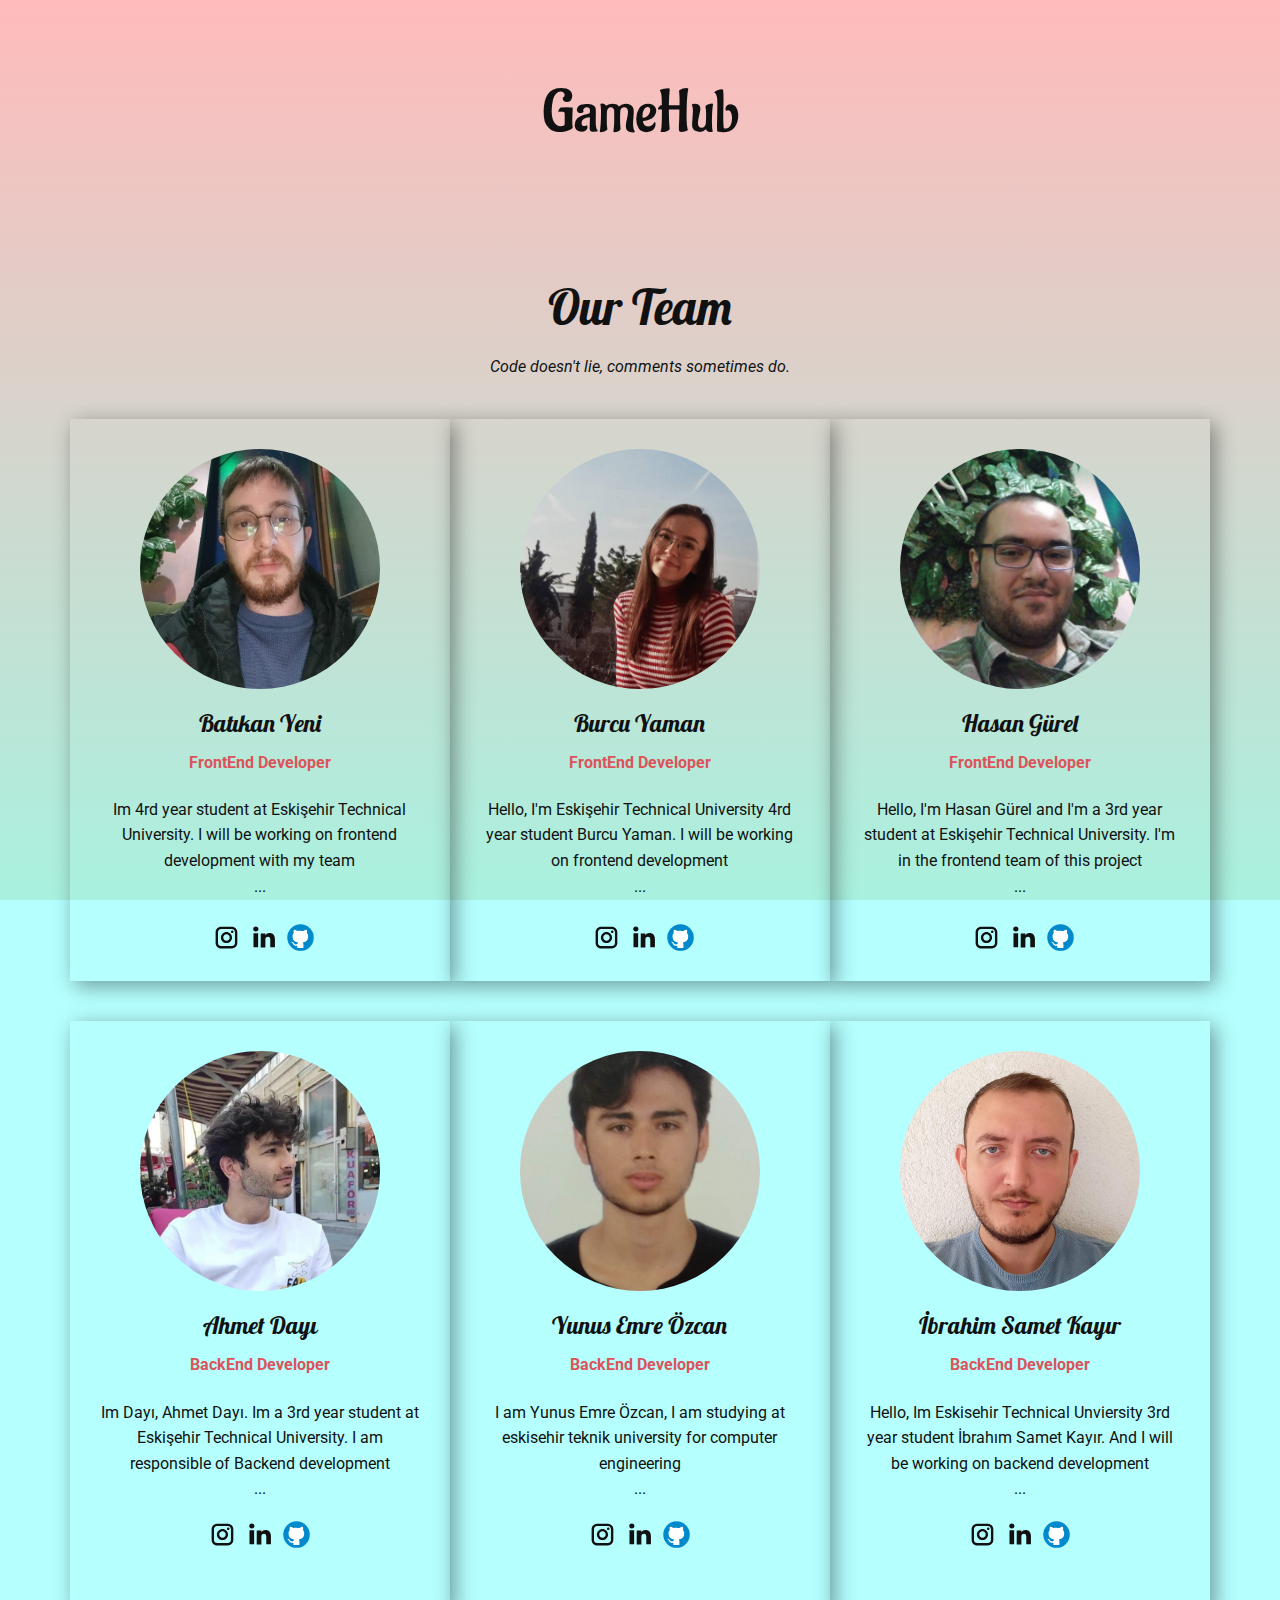
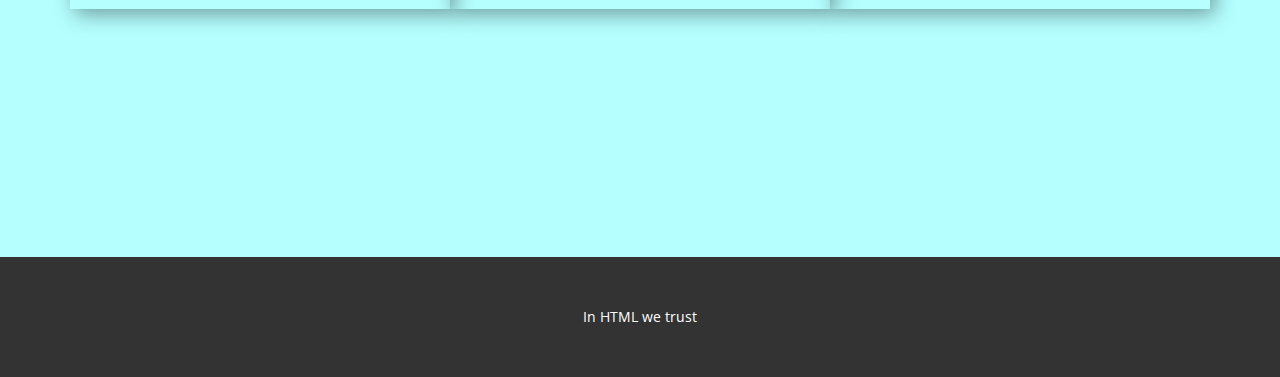
==== commit f1023445: "Update index.html" ====
--- a/index.html
+++ b/index.html
@@ -109,7 +109,7 @@
           </div>
         </nav>
         <h1 class="u-align-center u-custom-font u-text u-text-default u-text-1">
-          <br />Esso Games<br />
+          <br />GameHub<br />
           <br />
         </h1>
       </div>
